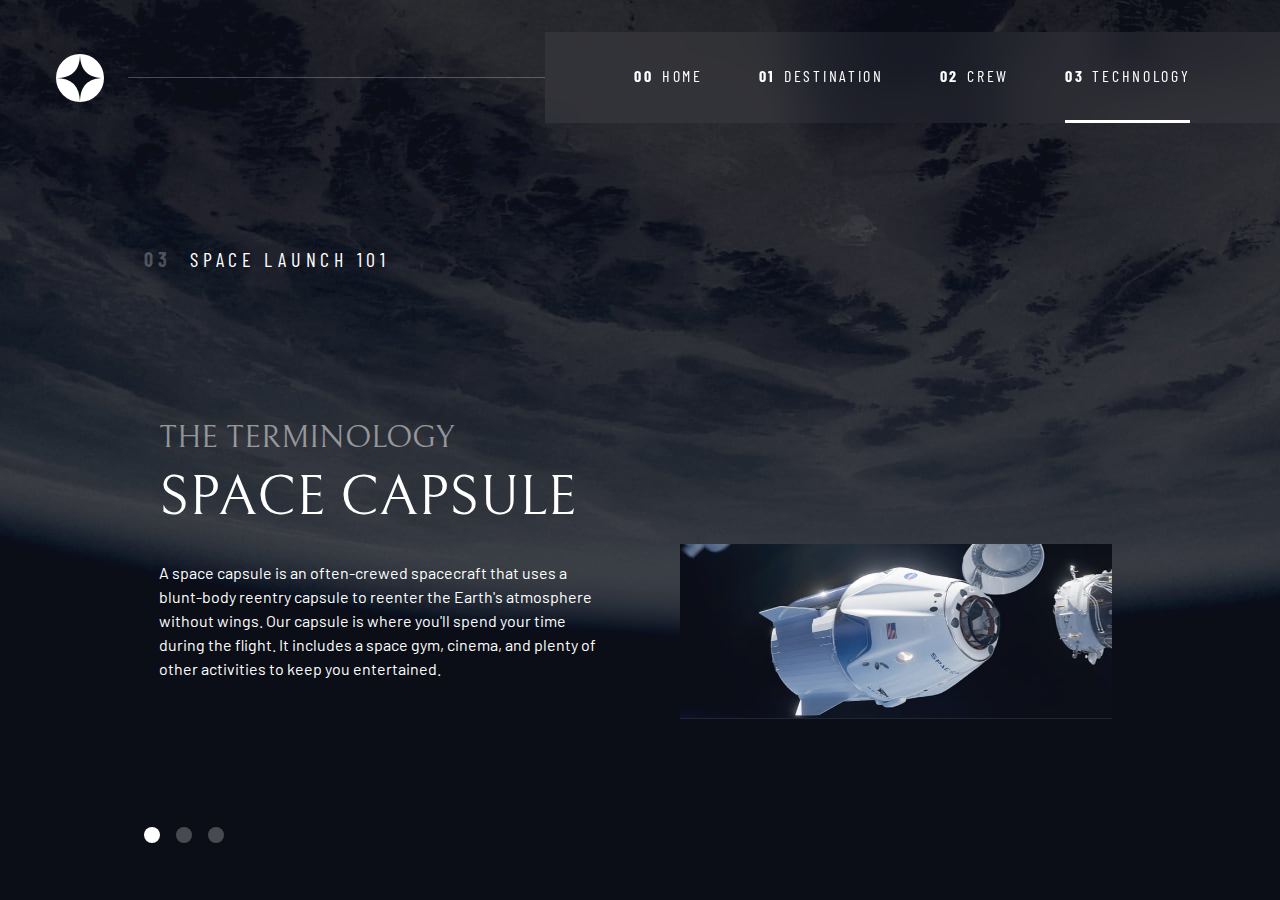
==== technology.html @ dd4f0cdb "cleaned up structure in the folder" ====
<!DOCTYPE html>
<html lang="en">
  <head>
    <meta charset="UTF-8" />
    <meta name="viewport" content="width=device-width, initial-scale=1.0" />

    <link
      rel="icon"
      type="image/png"
      sizes="32x32"
      href="./assets/favicon-32x32.png"
    />
    <!-- Google fonts -->
    <link rel="preconnect" href="https://fonts.googleapis.com" />
    <link rel="preconnect" href="https://fonts.gstatic.com" crossorigin />
    <link
      href="https://fonts.googleapis.com/css2?family=Barlow+Condensed:wght@400;700&family=Bellefair&family=Barlow:wght@400;700&display=swap"
      rel="stylesheet"
    />

    <!-- Our custom CSS -->
    <link rel="stylesheet" href="/index.css" />
    <title>Frontend Mentor | Space tourism website</title>
    <script src="/tabs.js" defer></script>
    <script src="/navigation.js" defer></script>
  </head>

  <body class="crew">
    <a class="skip-to-content" href="#main">Skip to content</a>
    <header class="primary-header flex">
      <div>
        <img
          src="./assets/shared/logo.svg"
          alt="space tourism logo"
          class="logo"
        />
      </div>
      <button class="mobile-nav-toggle" aria-controls="primary-navigation">
        <span class="sr-only" aria-expanded="false">Menu</span>
      </button>
      <nav>
        <ul
          id="primary-navigation"
          data-visible="false"
          class="primary-navigation underline-indicators flex"
        >
          <li>
            <a
              class="ff-sans-cond uppercase text-white letter-spacing-2"
              href="index.html"
              ><span aria-hidden="true">00</span>Home</a
            >
          </li>
          <li>
            <a
              class="ff-sans-cond uppercase text-white letter-spacing-2"
              href="destination.html"
              ><span aria-hidden="true">01</span>Destination</a
            >
          </li>
          <li>
            <a
              class="ff-sans-cond uppercase text-white letter-spacing-2"
              href="crew.html"
              ><span aria-hidden="true">02</span>Crew</a
            >
          </li>
          <li class="active">
            <a
              class="ff-sans-cond uppercase text-white letter-spacing-2"
              href="technology.html"
              ><span aria-hidden="true">03</span>Technology</a
            >
          </li>
        </ul>
      </nav>
    </header>

    <main id="main" class="grid-container grid-container--crew flow">
      <h1 class="numbered-title">
        <span aria-hidden="true">03</span> Space launch 101
      </h1>
      <!-- dot indicators -->
      <div class="dot-indicators flex" role="tablist">
        <button
          aria-selected="true"
          aria-controls="capsule-tab"
          role="tab"
          tabindex="0"
          data-image="capsule-img"
        >
          <span class="sr-only">The commander</span>
        </button>
        <button
          aria-selected="false"
          aria-controls="spaceport-tab"
          role="tab"
          tabindex="-1"
          data-image="spaceport-img"
        >
          <span class="sr-only">The mission specialist</span>
        </button>
        <button
          aria-selected="false"
          aria-controls="vehicle-tab"
          role="tab"
          tabindex="-1"
          data-image="vehicle-img"
        >
          <span class="sr-only">The pilot</span>
        </button>
      </div>
      <!-- capsule -->
      <article
        class="crew-details flow"
        id="capsule-tab"
        role="tabpanel"
        tabindex="0"
      >
        <header class="flow flow--space-small">
          <h2 class="fs-600 ff-serif uppercase">The terminology</h2>
          <p class="fs-700 uppercase ff-serif">Space Capsule</p>
        </header>

        <p>
          A space capsule is an often-crewed spacecraft that uses a blunt-body
          reentry capsule to reenter the Earth's atmosphere without wings. Our
          capsule is where you'll spend your time during the flight. It includes
          a space gym, cinema, and plenty of other activities to keep you
          entertained.
        </p>
      </article>
      <picture id="capsule-img">
        <img
          src="./assets/technology/image-space-capsule-landscape.jpg"
          alt="space capsule"
        />
      </picture>

      <!-- spaceport -->
      <article
        class="crew-details flow"
        hidden
        id="spaceport-tab"
        role="tabpanel"
        tabindex="0"
      >
        <header class="flow flow--space-small">
          <h2 class="fs-600 ff-serif uppercase">The terminology</h2>
          <p class="fs-700 uppercase ff-serif">Spaceport</p>
        </header>

        <p>
          A spaceport or cosmodrome is a site for launching (or receiving)
          spacecraft, by analogy to the seaport for ships or airport for
          aircraft. Based in the famous Cape Canaveral, our spaceport is ideally
          situated to take advantage of the Earth’s rotation for launch.
        </p>
      </article>
      <picture hidden id="spaceport-img">
        <img
          src="./assets/technology/image-spaceport-landscape.jpg"
          alt="spaceport"
        />
      </picture>

      <!-- vehicle -->
      <article
        class="crew-details flow"
        hidden
        id="vehicle-tab"
        role="tabpanel"
        tabindex="0"
      >
        <header class="flow flow--space-small">
          <h2 class="fs-600 ff-serif uppercase">The terminology</h2>
          <p class="fs-700 uppercase ff-serif">Launch Vehicle</p>
        </header>

        <p>
          A launch vehicle or carrier rocket is a rocket-propelled vehicle used
          to carry a payload from Earth's surface to space, usually to Earth
          orbit or beyond. Our WEB-X carrier rocket is the most powerful in
          operation. Standing 150 metres tall, it's quite an awe-inspiring sight
          on the launch pad!
        </p>
      </article>
      <picture hidden id="vehicle-img">
        <img
          src="./assets/technology/image-launch-vehicle-landscape.jpg"
          alt="vehicle"
        />
      </picture>
    </main>
  </body>
</html>
---- index.css ----
/* ------------------- */
/* Custom properties   */
/* ------------------- */

:root {
    /* colors */
    --clr-dark: 230 35% 7%;
    --clr-light: 231 77% 90%;
    --clr-white: 0 0% 100%;

    /* font-sizes */
    --fs-900: clamp(5rem, 8vw + 1rem, 9.375rem);
    --fs-800: 3.5rem;
    --fs-700: 1.5rem;
    --fs-600: 1rem;
    --fs-500: 1rem;
    --fs-400: 0.9375rem;
    --fs-300: 1rem;
    --fs-200: 0.875rem;

    /* font-families */
    --ff-serif: "Bellefair", serif;
    --ff-sans-cond: "Barlow Condensed", sans-serif;
    --ff-sans-normal: "Barlow", sans-serif;
}

@media (min-width: 35em) {
    :root {
        --fs-800: 5rem;
        --fs-700: 2.5rem;
        --fs-600: 1.5rem;
        --fs-400: 1rem;
    }
}

@media (min-width: 45em) {
    :root {
        /* font-sizes */
        --fs-800: 6.25rem;
        --fs-700: 3.5rem;
        --fs-600: 2rem;
        --fs-500: 1.25rem;
        --fs-400: 1rem;
    }
}


/* ------------------- */
/* Reset               */
/* ------------------- */

/* https://piccalil.li/blog/a-modern-css-reset/ */

/* Box sizing */
*,
*::before,
*::after {
    box-sizing: border-box;
}

/* Reset margins */
body,
h1,
h2,
h3,
h4,
h5,
p,
figure,
picture {
    margin: 0;
}

h1,
h2,
h3,
h4,
h5,
h6,
p {
    font-weight: 400;
}

/* set up the body */
body {
    font-family: var(--ff-sans-normal);
    font-size: var(--fs-400);
    color: hsl(var(--clr-white));
    background-color: hsl(var(--clr-dark));
    line-height: 1.5;
    min-height: 100vh;

    display: grid;
    grid-template-rows: min-content 1fr;
    overflow-x: hidden;
}

/* make images easier to work with */
img,
picutre {
    max-width: 100%;
    display: block;
}

/* make form elements easier to work with */
input,
button,
textarea,
select {
    font: inherit;
}

/* remove animations for people who've turned them off */
@media (prefers-reduced-motion: reduce) {

    *,
    *::before,
    *::after {
        animation-duration: 0.01ms !important;
        animation-iteration-count: 1 !important;
        transition-duration: 0.01ms !important;
        scroll-behavior: auto !important;
    }
}


/* ------------------- */
/* Utility classes     */
/* ------------------- */

/* general */

.flex {
    display: flex;
    gap: var(--gap, 1rem);
}

.grid {
    display: grid;
    gap: var(--gap, 1rem);
}

.d-block {
    display: block;
}

.flow>*:where(:not(:first-child)) {
    margin-top: var(--flow-space, 1rem);
}

.flow--space-small {
    --flow-space: 0.75rem;
}

.container {
    padding-inline: 2em;
    margin-inline: auto;
    max-width: 80rem;
}




.sr-only {
    position: absolute;
    width: 1px;
    height: 1px;
    padding: 0;
    margin: -1px;
    overflow: hidden;
    clip: rect(0, 0, 0, 0);
    white-space: nowrap;
    border: 0;
}

.skip-to-content {
    background: hsl(var(--clr-white));
    z-index: 9999;
    color: hsl(var(--clr-dark));
    padding: .5em 1em;
    margin-inline: auto;
    position: absolute;
    transform: translateY(-100%);
    transition: transform 250ms ease-in;
}

.skip-to-content:focus {
    transform: translateY(0);
}

/* colors */

.bg-dark {
    background-color: hsl(var(--clr-dark));
}

.bg-accent {
    background-color: hsl(var(--clr-light));
}

.bg-white {
    background-color: hsl(var(--clr-white));
}

.text-dark {
    color: hsl(var(--clr-dark));
}

.text-accent {
    color: hsl(var(--clr-light));
}

.text-white {
    color: hsl(var(--clr-white));
}

/* typography */

.ff-serif {
    font-family: var(--ff-serif);
}

.ff-sans-cond {
    font-family: var(--ff-sans-cond);
}

.ff-sans-normal {
    font-family: var(--ff-sans-normal);
}

.letter-spacing-1 {
    letter-spacing: 4.75px;
}

.letter-spacing-2 {
    letter-spacing: 2.7px;
}

.letter-spacing-3 {
    letter-spacing: 2.35px;
}

.uppercase {
    text-transform: uppercase;
}

.fs-900 {
    font-size: var(--fs-900);
}

.fs-800 {
    font-size: var(--fs-800);
}

.fs-700 {
    font-size: var(--fs-700);
}

.fs-600 {
    font-size: var(--fs-600);
}

.fs-500 {
    font-size: var(--fs-500);
}

.fs-400 {
    font-size: var(--fs-400);
}

.fs-300 {
    font-size: var(--fs-300);
}

.fs-200 {
    font-size: var(--fs-200);
}

.fs-900,
.fs-800,
.fs-700,
.fs-600 {
    line-height: 1.1;
}

.numbered-title {
    font-family: var(--ff-sans-cond);
    font-size: var(--fs-500);
    text-transform: uppercase;
    letter-spacing: 4.72px;
}

.numbered-title span {
    margin-right: .5em;
    font-weight: 700;
    color: hsl(var(--clr-white) / .25);
}


/* ------------------- */
/* Compontents         */
/* ------------------- */

.large-button {
    font-size: 2rem;
    position: relative;
    z-index: 1;
    display: inline-grid;
    place-items: center;
    padding: 0 2em;
    border-radius: 50%;
    aspect-ratio: 1;
    text-decoration: none;
}

.large-button::after {
    content: '';
    position: absolute;
    z-index: -1;
    width: 100%;
    height: 100%;
    background: hsl(var(--clr-white) / .1);
    border-radius: 50%;
    opacity: 0;
    transition: opacity 500ms linear, transform 750ms ease-in-out;
}

.large-button:hover::after,
.large-button:focus::after {
    opacity: 1;
    transform: scale(1.5);
}


/* primary header */

.logo {
    margin: 1.5rem clamp(1.5rem, 5vw, 3.5rem);
}

.primary-header {
    justify-content: space-between;
    align-items: center;
}

.primary-navigation {
    --gap: clamp(1.5rem, 5vw, 3.5rem);
    --underline-gap: 2rem;
    list-style: none;
    padding: 0;
    margin: 0;
    background: hsl(var(--clr-white) / .05);
    backdrop-filter: blur(1.5rem);
}

.primary-navigation a {
    text-decoration: none;
}

.primary-navigation a>span {
    font-weight: 700;
    margin-right: .5em;
}

.mobile-nav-toggle {
    display: none;
}

@supports (backdrop-filter: blur(1.5rem)) {
    .primary-navigation {
        background: hsl(var(--clr-white) / .05);
        backdrop-filter: blur(1.5rem);
    }
}

@media (max-width: 35rem) {
    .primary-navigation {
        --underline-gap: .5rem;
        position: fixed;
        z-index: 1000;
        inset: 0 0 0 30%;
        list-style: none;
        padding: min(20rem, 10vh) 2rem;
        margin: 0;
        flex-direction: column;
        transform: translateX(100%);
        transition: transform 500ms ease-in-out;
    }

    .primary-navigation[data-visible="true"] {
        transform: translateX(0);
    }

    .primary-navigation.underline-indicators>.active {
        border: 0;
    }



    .mobile-nav-toggle {
        display: block;
        position: absolute;
        z-index: 2000;
        right: 1rem;
        top: 2rem;
        background: transparent;
        background-image: url(./assets/shared/icon-hamburger.svg);
        background-repeat: no-repeat;
        background-position: center;
        width: 1.5rem;
        aspect-ratio: 1;
        border: 0;
    }

    .mobile-nav-toggle[aria-expanded="true"] {
        background-image: url(./assets/shared/icon-close.svg);

    }

    .mobile-nav-toggle:focus-visible {
        outline: 5px solid white;
        outline-offset: 5px;
    }
}

@media (min-width: 35rem) {
    .primary-navigation {
        padding-inline: clamp(3rem, 7vw, 7rem);
    }
}

@media (min-width: 35em) and (max-width: 44.999em) {
    .primary-navigation a>span {
        display: none;
    }
}

@media (min-width:45em) {
    .primary-header::after {
        content: '';
        display: block;
        position: relative;
        height: 1px;
        width: 100%;
        margin-right: -2.5rem;
        background: hsl(var(--clr-white) / .25);
        order: 1;
    }

    nav {
        order: 2;
    }

    .primary-navigation {
        margin-block: 2rem;
    }
}



.underline-indicators>* {
    cursor: pointer;
    padding: var(--underline-gap, .5rem) 0;
    border: 0;
    border-bottom: .2rem solid hsl(var(--clr-white) / 0);
    background-color: transparent;
}

.underline-indicators>*:hover,
.underline-indicators>*:focus {
    border-color: hsl(var(--clr-white) / .5);
}

.underline-indicators>.active,
.underline-indicators>[aria-selected="true"] {
    color: hsl(var(--clr-white) / 1);
    border-color: hsl(var(--clr-white) / 1);
}

.tab-list {
    --gap: 2rem;
}

.dot-indicators>* {
    cursor: pointer;
    border: 0;
    border-radius: 50%;
    padding: .5em;
    background-color: hsl(var(--clr-white) / .25);
}

.dot-indicators>*:hover,
.dot-indicators>*:focus {
    background-color: hsl(var(--clr-white) / .5);
}

.dot-indicators>[aria-selected="true"] {
    background-color: hsl(var(--clr-white) / 1);
}


/* ----------------------------- */
/* Page specific background      */
/* ----------------------------- */
body {
    background-size: cover;
    background-position: bottom center;
}

/* home */
.home {
    background-image: url(./assets/home/background-home-mobile.jpg);
}

@media (min-width: 35rem) {
    .home {
        background-position: center center;
        background-image: url(./assets/home/background-home-tablet.jpg);
    }
}

@media (min-width: 45rem) {
    .home {
        background-image: url(./assets/home/background-home-desktop.jpg);
    }
}

/* destination */
.destination {
    background-image: url(./assets/destination/background-destination-mobile.jpg);
}

@media (min-width: 35rem) {
    .destination {
        background-position: center center;
        background-image: url(./assets/destination/background-destination-tablet.jpg);
    }
}

@media (min-width: 45rem) {
    .destination {
        background-image: url(./assets/destination/background-destination-desktop.jpg);
    }
}

/* crew */
.crew {
    background-image: url(./assets/crew/background-crew-mobile.jpg);
}

@media (min-width: 35rem) {
    .crew {
        background-position: center center;
        background-image: url(./assets/crew/background-crew-tablet.jpg);
    }
}

@media (min-width: 45rem) {
    .crew {
        background-image: url(./assets/crew/background-crew-desktop.jpg);
    }
}

/* technology */
.technology {
    background-image: url(./assets/technology/background-technology-mobile.jpg);
}

@media (min-width: 35rem) {
    .technology {
        background-position: center center;
        background-image: url(./assets/technology/background-technology-tablet.jpg);
    }
}

@media (min-width: 45rem) {
    .technology {
        background-image: url(./assets/technology/background-technology-desktop.jpg);
    }
}

/* ----------------------------- */
/* Layout      */
/* ----------------------------- */

.grid-container {
    text-align: center;
    display: grid;
    place-items: center;
    padding-inline: 1rem;
    padding-bottom: 3rem;

}

.grid-container p:not([class]) {
    max-width: 50ch;
}

.numbered-title {
    grid-area: title;
}

/* destination layout */

.grid-container--destination {
    --flow-space: 2rem;
    grid-template-areas:
        "title"
        "image"
        "tabs"
        "content"
    ;
}

.grid-container--destination>picture {
    grid-area: image;
    max-width: 60%;
}

.grid-container--destination>.tab-list {
    grid-area: tabs;
}

.grid-container--destination>.destination-info {
    grid-area: content;
}

.destination-meta {
    flex-direction: column;
    border-top: 1px solid hsl(var(--clr-white) / .1);
    padding-top: 2.5rem;
    margin-top: 2.5rem;
}



.destination-meta p {
    font-size: 1.75rem;
}

/* crew layout */
.grid-container--crew {
    --flow-space: 2rem;
    grid-template-areas:
        "title"
        "image"
        "tabs"
        "content"
    ;
}

.grid-container--crew>picture {
    grid-area: image;
    max-width: 60%;
    border-bottom: 1px solid hsl(var(--clr-white) / .1);
}

.grid-container--crew>.dot-indicators {
    grid-area: tabs;
}

.grid-container--crew>.crew-details {
    grid-area: content;
}

.crew-details h2 {
    color: hsl(var(--clr-white) / .5);
}

@media (min-width:35em) {
    .numbered-title {
        justify-self: start;
        margin-top: 2rem;
    }

    .destination-meta {
        flex-direction: row;
        justify-content: space-evenly;
    }

    .grid-container--crew {
        padding-bottom: 0;
        grid-template-areas:
            "title "
            "content "
            "tabs "
            "image "
        ;
    }
}

@media (min-width: 45em) {
    .grid-container {
        text-align: left;
        column-gap: var(--container-gap, 2rem);
        grid-template-columns: minmax(1rem, 1fr) repeat(2, minmax(0, 30rem)) minmax(1rem, 1fr);
    }

    .grid-container--home {
        padding-bottom: max(6rem, 20vh);
        align-items: end;
    }

    .grid-container--home>*:first-child {
        grid-column: 2;
    }

    .grid-container--home>*:last-child {
        grid-column: 3;
    }

    .grid-container--destination {
        justify-items: start;
        align-content: start;
        grid-template-areas:
            ". title title ."
            ". image tabs ."
            ". image content . "
    }

    .grid-container--destination>picture,
    .grid-container--crew>picture {
        max-width: 90%;
    }

    .destination-meta {
        --gap: min(6vw, 6rem);
        justify-content: start;
    }

    .grid-container--crew {
        grid-template-areas:
            ". title title ."
            ". content image ."
            ". tabs image ."
        ;
    }

    .grid-container--crew>.dot-indicators {
        justify-self: start;
    }

}
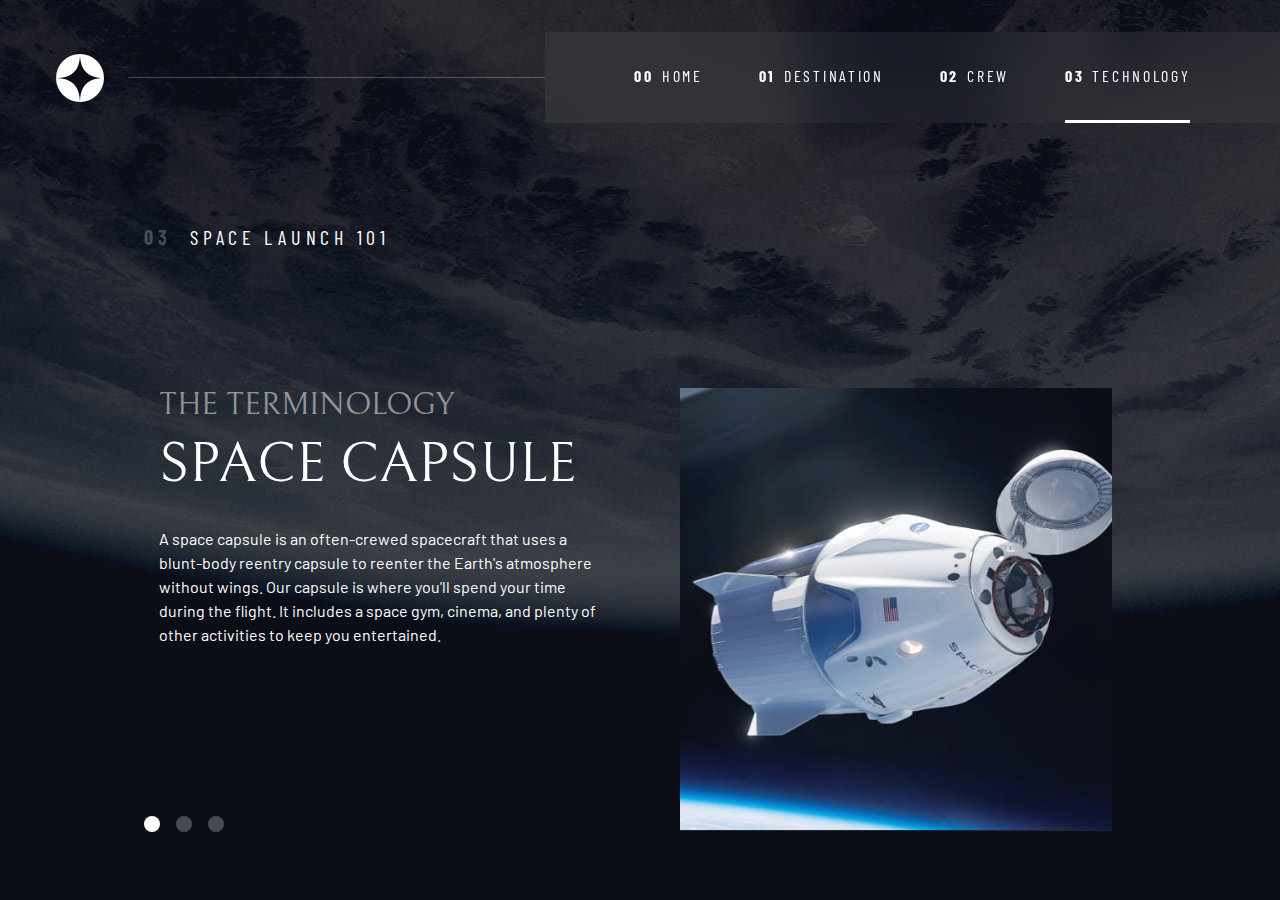
==== commit dc9945f0: "technology photos now portrait" ====
--- a/technology.html
+++ b/technology.html
@@ -132,7 +132,7 @@
       </article>
       <picture id="capsule-img">
         <img
-          src="./assets/technology/image-space-capsule-landscape.jpg"
+          src="./assets/technology/image-space-capsule-portrait.jpg"
           alt="space capsule"
         />
       </picture>
@@ -159,7 +159,7 @@
       </article>
       <picture hidden id="spaceport-img">
         <img
-          src="./assets/technology/image-spaceport-landscape.jpg"
+          src="./assets/technology/image-spaceport-portrait.jpg"
           alt="spaceport"
         />
       </picture>
@@ -187,7 +187,7 @@
       </article>
       <picture hidden id="vehicle-img">
         <img
-          src="./assets/technology/image-launch-vehicle-landscape.jpg"
+          src="./assets/technology/image-launch-vehicle-portrait.jpg"
           alt="vehicle"
         />
       </picture>
